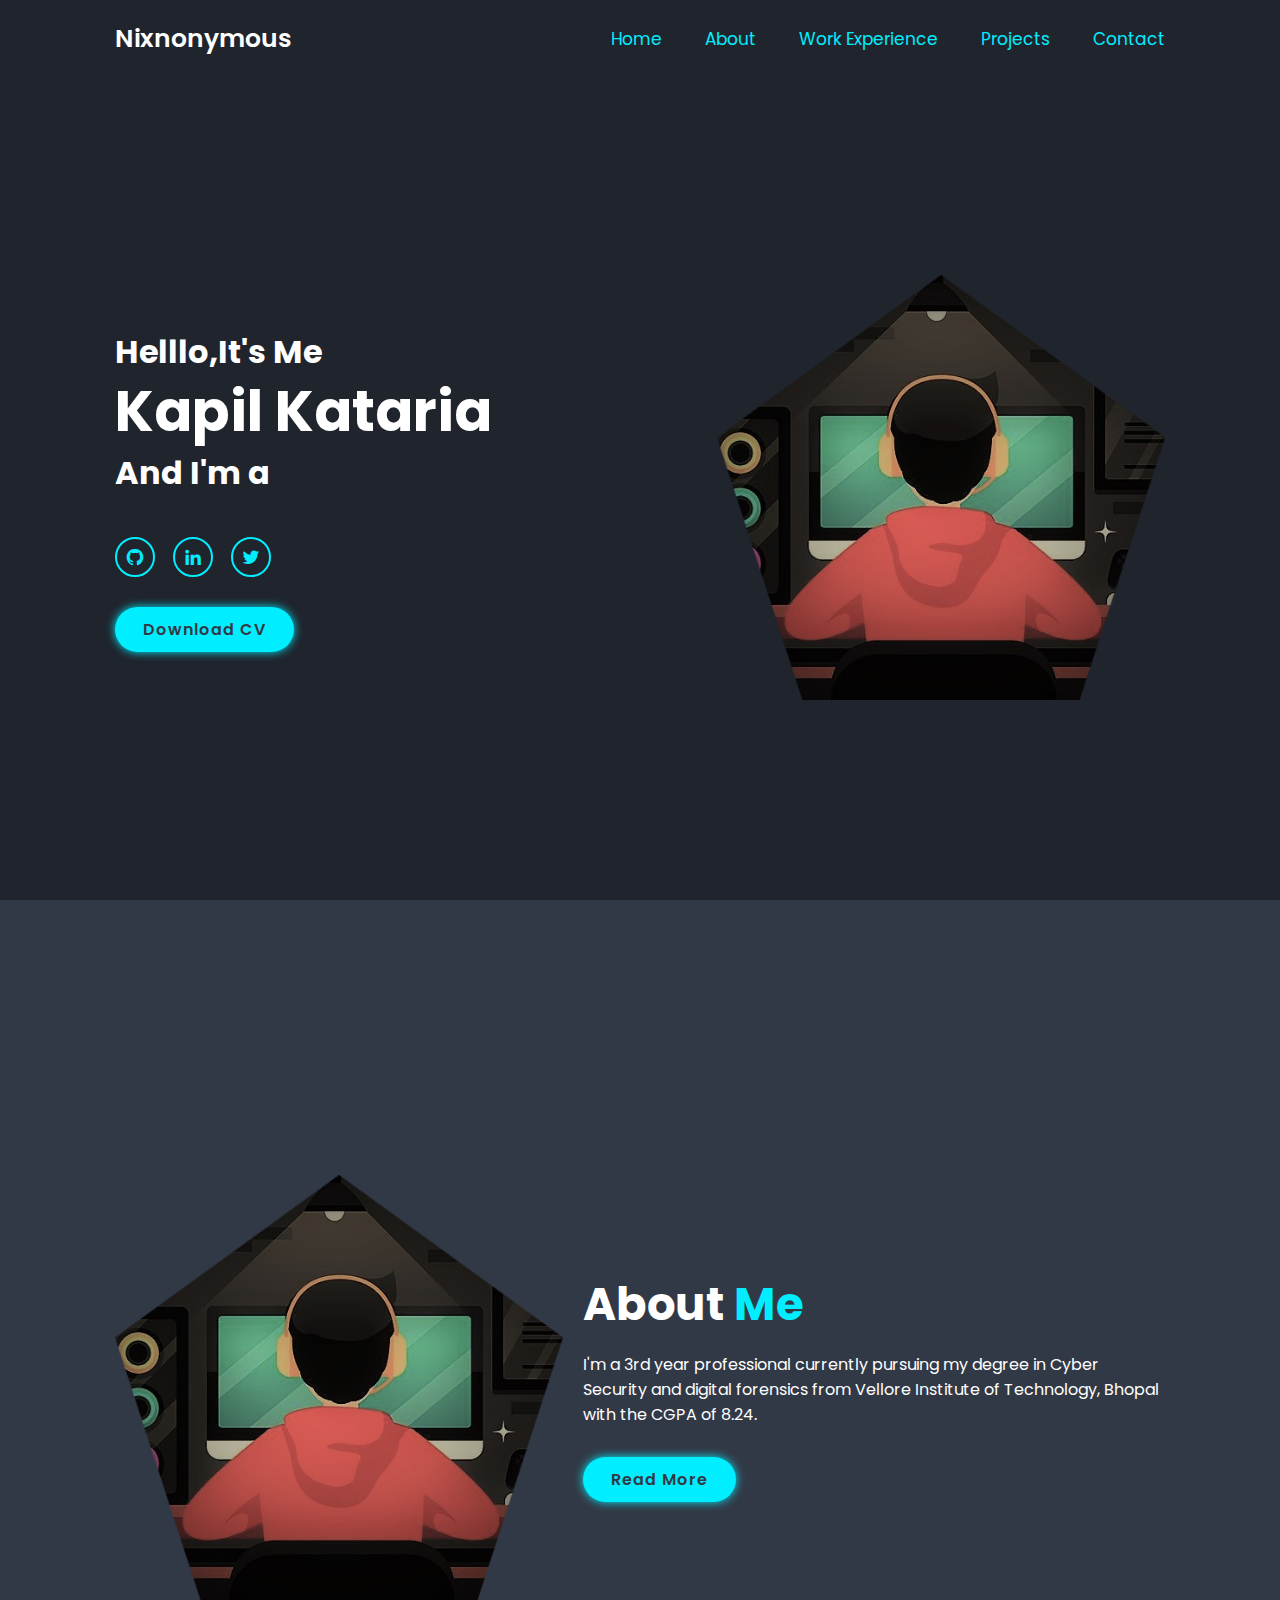
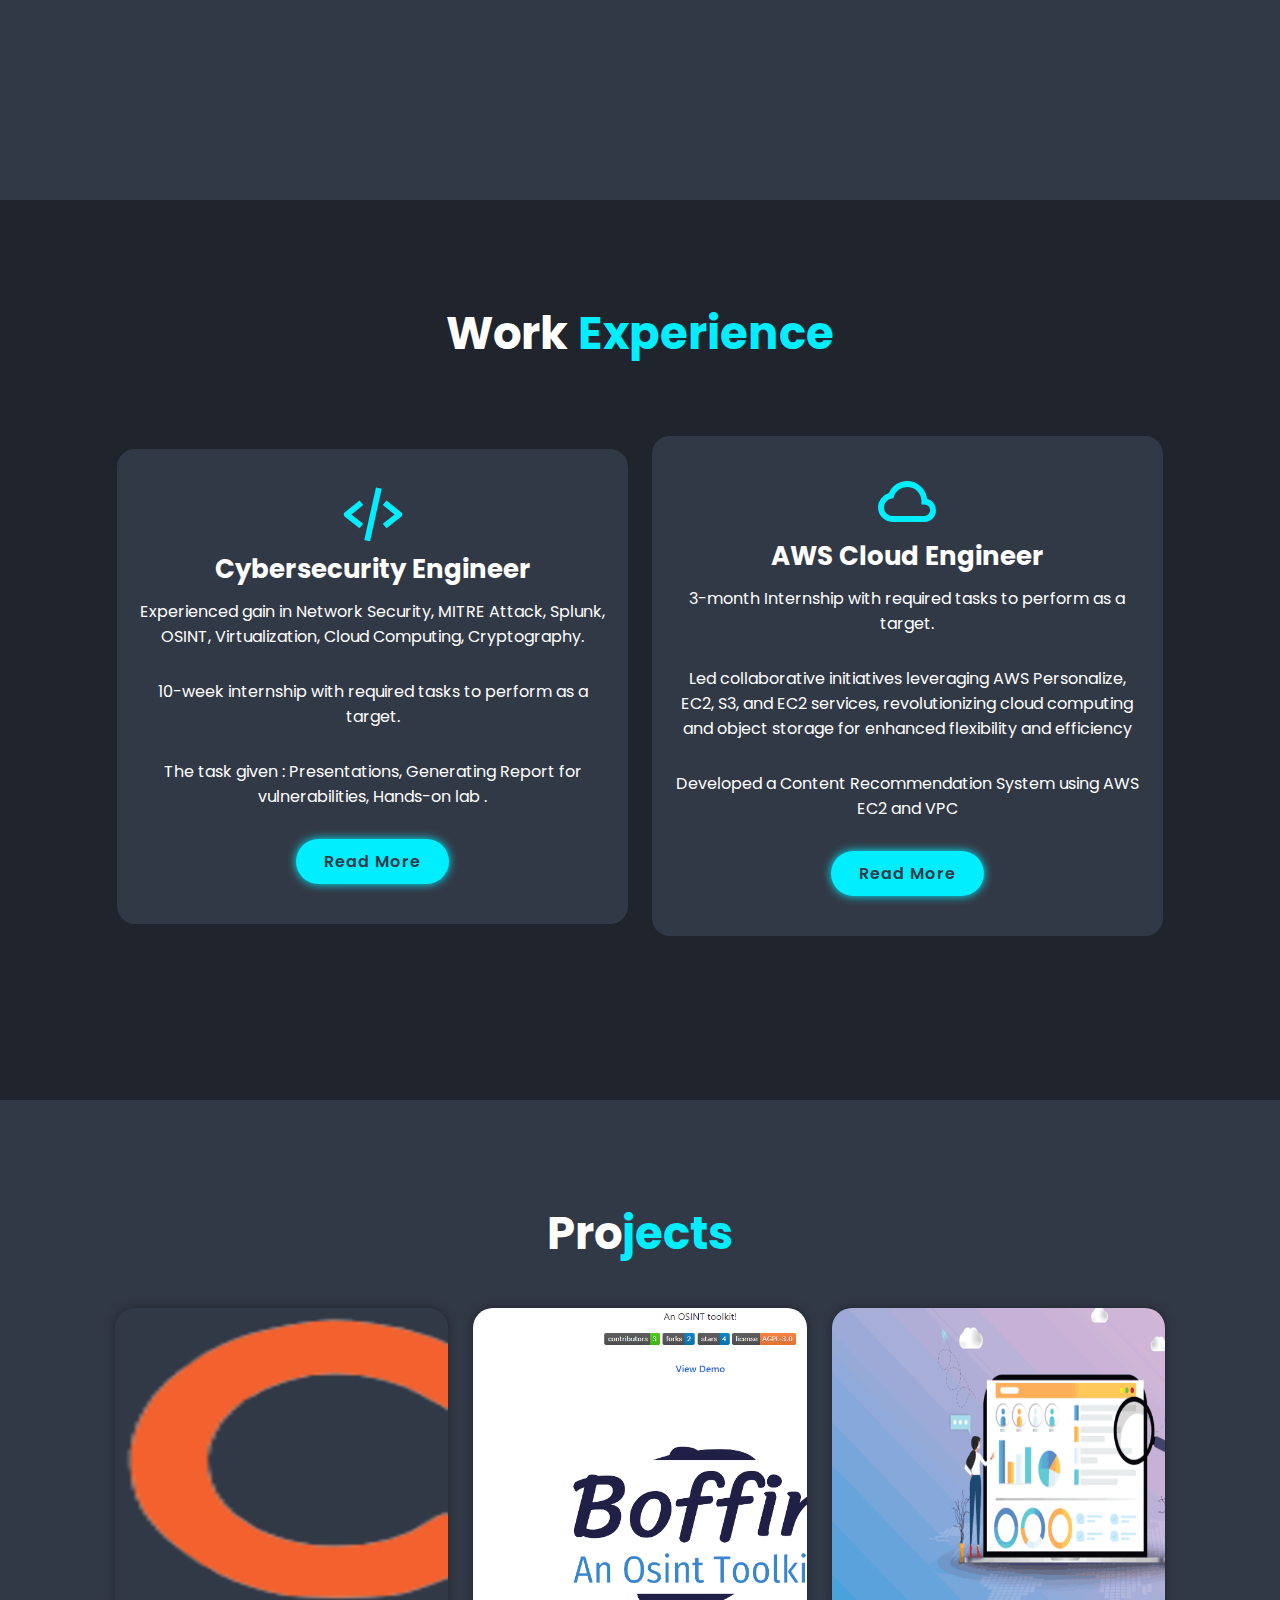
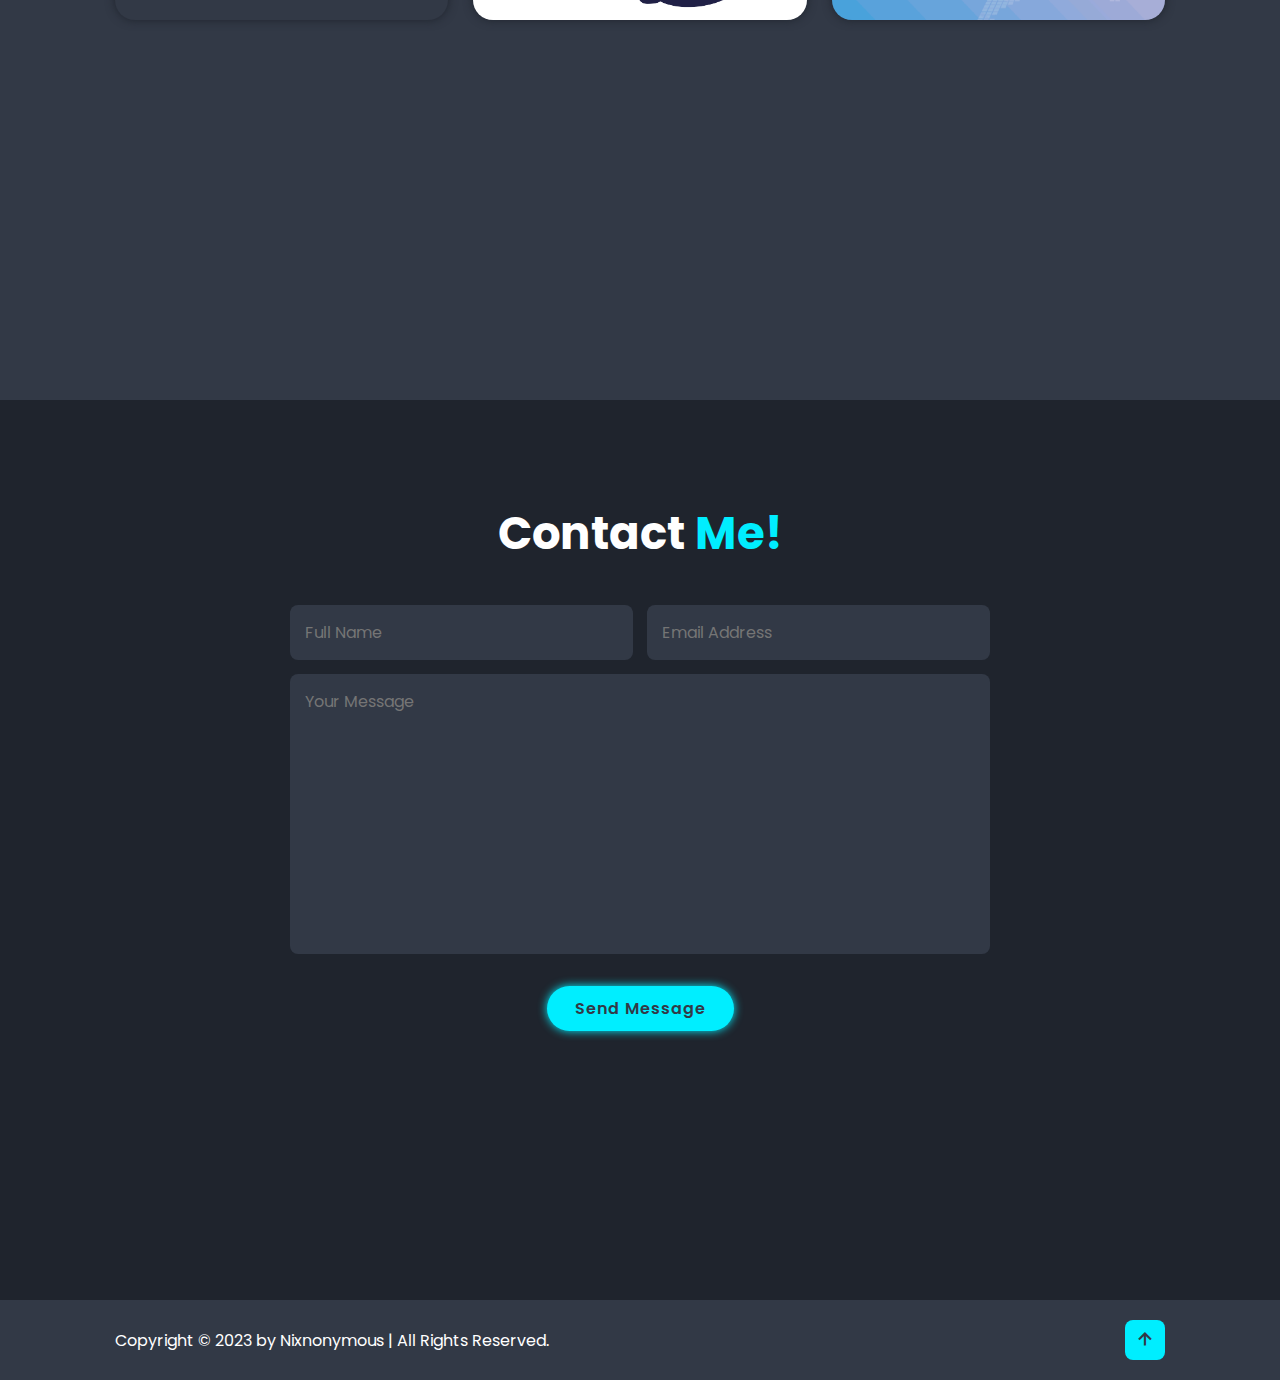
==== index.html @ f5c570c5 "Added webstite and s3 permission change" ====
<!DOCTYPE html>
<html lang="en">
<head>
    <meta charset="UTF-8">
    <meta http-equiv="X-UA-Compatible" content="IE=edge">
    <meta name="viewport" content="width=device-width, initial-scale=1.0">
    <link rel="stylesheet" href="Other files/style.css">
    <link href='https://unpkg.com/boxicons@2.1.4/css/boxicons.min.css' rel='stylesheet'>
    <title>Nixnonymous</title>
</head>
<body>
    <header class="header">
        <a href= "#" class = "logo">Nixnonymous</a>
        <i class = 'bx bx-menu' id ="menu-icon"></i>
        <!--<box-icon name='github' type='logo' ></box-icon>
        <box-icon name='linkedin' type='logo' ></box-icon>
        <box-icon name='twitter' type='logo' ></box-icon>-->
        <nav class="navbar">
            <a href="#home" class="active">Home</a>
            <a href="#about" class="active">About</a>
            <a href="#workexperience" class="active">Work Experience</a>
            <a href="#project" class="active">Projects</a>
            <a href="#contact" class="active">Contact</a>
        </nav>
    </header>

    <!--Home Design Section-->
    <section class="home" id="home">
        <div class ="home-content">
            <h3>Helllo,It's Me</h3>
            <h1>Kapil Kataria</h1>
            <h3>And I'm a <span class="multiple-text"></span></h3>
            <dev class ="social-media">
                <a href="https://github.com/KapilKataria-nix"><i class="bx bxl-github"></i></a>
                <a href="https://kapilkataria-nix.github.io/"><i class='bx bxl-linkedin'></i></a>
                <a href="#"><i class='bx bxl-twitter'></i></a>
            </dev>
            <br>
            <a href="https://drive.google.com/file/d/165e04gRkgXBtR5vYCkgvstkLfPATnWu1/view?usp=drive_link" class="btn">Download CV</a>
        </div>
        
        <div class="home-img">
            <img src="images/Pentagon comp.png" alt="">
        </div>
    </section>

    <!--About Section Design-->
    <section class="about" id="about">
        <div class="about-img">
            <img src="images/Pentagon comp.png" alt="">
        </div>
        <div class="about-content">
            <h2 class="heading">About <span>Me</span></h2>
            <p>I'm a 3rd year professional currently pursuing my degree in Cyber Security and digital forensics from Vellore Institute of Technology, Bhopal with the CGPA of 8.24.
                 </p>
            <a href="#" class="btn">Read More</a>
        </div> 
    </section>
    <!--work experience section Design-->
    <section class="workexperience" id="workexperience">
        <h2 class="heading" >Work <span>Experience</span></h2>
        <br>
        <div class="workexperience-container">
            <div class="workexperience-box">
                <i class='bx bx-code-alt'></i>
                <h3>Cybersecurity Engineer</h3>
                <p>Experienced gain in Network Security, MITRE Attack, Splunk, OSINT, Virtualization, Cloud Computing, Cryptography.
                <p>10-week internship with required tasks to perform as a target.</p>
                <p>The task given : Presentations, Generating Report for vulnerabilities, Hands-on lab .<p>

                </p>
                <a href="#" class="btn">Read More</a>
            </div>

            <div class="workexperience-box">
                <i class='bx bx-cloud' ></i>
                <h3>AWS Cloud Engineer</h3>
                <p>3-month Internship with required tasks to perform as a target.</p>
                <p>Led collaborative initiatives leveraging AWS Personalize, EC2, S3, and EC2 services, revolutionizing cloud computing and object storage for enhanced flexibility and efficiency</p>
                <p>Developed a Content Recommendation System using AWS EC2 and VPC</p>
                <a href="#" class="btn">Read More</a>
            </div>
        </div>
    </section>

    <!---Projects section-->
    <section class="project" id="project">
        <h2 class="heading">Pro<span>jects</span></h2>

        <div class="project-container">
            <div class="project-box">
                <img src="images/image-2.png" alt="">
                <div class="project-layer">
                    <h4>Commutee</h4>
                    <p>Objective is to develop an application that resolves travel budget issues faced by travelers to a place.</p>
                    <a href="https://github.com/KapilKataria-nix/Commutee" ><i class='bx bx-link-external'></i></a>
                </div>
            </div>

            <div class="project-box">
                <img src="images/image-1.png" alt="">
                <div class="project-layer">
                    <h4>Boffin</h4>
                    <p>Project was to develop an OSINT tool that mainly gathers information about a web application, person and media files.</p>
                    <a href="https://github.com/KapilKataria-nix/Boffin" ><i class='bx bx-link-external'></i></a>
                </div>
            </div>

            <div class="project-box">
                <img src="" alt="">
                <img src="images/resource-utilization-metrics.png" alt="">
                <div class="project-layer">
                    <h4>Util Max</h4>
                    <p>Design a Flask web application using the psutil library to monitor CPU and memory utilization. When usage exceeds 80%, the app displays a warning message, suggesting resource scaling for optimal system performance.</p>
                    <a href="https://github.com/KapilKataria-nix/UtilMax" ><i class='bx bx-link-external'></i></a>
                </div>
            </div>
        </div>
    </section>

    <!--Contact design section-->
    <section class="contact" id="contact">
            <h2 class="heading" >Contact <span>Me!</span></h2>
            
            <form action="#">
                <div class="input-box">
                    <input type="text" placeholder="Full Name">
                    <input type="text" placeholder="Email Address">
                </div>
                <textarea name="" id="" cols="30" rows="10" placeholder="Your Message"></textarea>
                <input type="submit" value="Send Message" class="btn">
            </form>
    </section>

    <footer class="footer">
        <div class="footer-text">
            <p>Copyright &copy; 2023 by Nixnonymous | All Rights Reserved.</p>
        </div> 
        
        <div class="footer-iconTop">
            <a href="#home"><i class='bx bx-up-arrow-alt' ></i></a>
        </div>
    </footer>

    <!--Scroll reveal-->
    <script src="https://unpkg.com/scrollreveal"></script>
    
    <!--typed.js-->
    <script src="https://unpkg.com/typed.js@2.0.15/dist/typed.umd.js"></script>

    <script src="Other files/script.js"></script>
</body>
</html>
---- Other files/style.css ----
@import url("https://fonts.googleapis.com/css2?family=Poppins:wght@300;400;500;600;700;800;900&display=swap");

* {
    margin: 0;
    padding: 0;
    box-sizing: border-box;
    text-decoration: none;
    border: none;
    outline: none;
    scroll-behavior: smooth;
    font-family: 'Poppins', sans-serif;
}

:root{
    --bg-color: #1f242d;
    --second-bg-color: #323946;
    --text-color: #fff;
    --main-color: #0ef;
}

html{
    font-size: 62.5%;
    overflow-x: hidden;
}

body{
    background: var(--bg-color);
    color: var(--text-color);
}   

section{
    min-height: 100vh;
    padding: 10rem 9% 2rem;
    color: #fff;

}

.header{
    position: fixed;
    top: 0;
    left: 0;
    width: 100%;
    padding: 2rem 9%;
    background: var(--bg-color);
    display: flex;
    justify-content: space-between;
    align-items: center;
    z-index: 100;

}

.header.sticky {
    border-bottom: .1rem solid rgba(0,0,0,.2);
}

.logo {
    font-size: 2.5rem;
    color: var(--text-color);
    font-weight: 600;
    cursor: default;
}

.navbar a {
    font-size: 1.7rem;
    color: var(--text-color);
    margin-left: 4rem;
}

.navbar a:hover,
.navbar a.active {
    color: var(--main-color);

}

#menu-icon {
    font-size: 3.6rem;
    color: var(--text-color);
    display: none;  
}

.home{
    display: flex;
    justify-content: space-between;
    align-items: center;
}

.home-content h3 { 
    font-size: 3.2rem;
    font-weight: 700;
}

.home-content h3:nth-of-type(2){
    margin-bottom: 2rem;

}

span {
    color: var(--main-color );
}

.home-content h1{
    font-size: 5.6rem;
    font-weight: 700;
    line-height: 1.3;

}

.home-img img {
    width: 35vw;
    animation: floatImage 4s ease-in-out infinite;
}

@keyframes floatImage{
    0%{
        transform: translateY(0);
    }
    50%{
        transform: translateY(-2.4rem);
    }
    100%{
        transform: translateY(0);
    }
}

.home-content p{
    font-size: 1.6rem;
}

.social-media a{
    display: inline-flex;
    justify-content: center;
    align-items: center;
    width: 4rem;
    height: 4rem;
    background: transparent;
    border: .2rem solid var(--main-color);
    border-radius: 50%;
    font-size: 2rem;
    color: var(--main-color);
    margin: 2rem 1.5rem 3rem 0;
    transition: .5s ease;
}

.social-media a:hover{
    background: var(--main-color);
    color: var(--second-bg-color);
    box-shadow: 0 0 1rem var(--main-color);
}

.btn{
    display: inline-block;
    padding: 1rem 2.8rem;
    background: var(--main-color);
    border-radius: 3rem;
    box-shadow: 0 0 1rem var(--main-color);
    font-size: 1.6rem;
    color: var(--second-bg-color);
    letter-spacing: .1rem;
    font-weight: 600;
    transition: .5s ease;
}

.btn:hover{
    box-shadow: none;
}

.about {
    display: flex;
    justify-content: center;
    align-items: center;
    gap: 2rem;
    background: var(--second-bg-color);
}

.about-img img {
    width: 35vw;
}

.heading {
    text-align: center;
    font-size: 4.5rem;
}

.about-content h2 {
    text-align: left;
    line-height: 1.2;
}

.about-content h3 {
    font-size: 2.6rem;
}

.about-content p {
    font-size: 1.6rem;
    margin: 2rem 0 3rem;
}

.workexperience h2{
    margin-bottom: 5rem;
}

.workexperience-container {
    display: flex;
    justify-content: center;
    align-items: center;
    flex-wrap: wrap;
    gap: 2rem;
}

.workexperience-container .workexperience-box{
    flex: 1 1 30rem;
    background: var(--second-bg-color);
    padding: 3rem 2rem 4rem;
    border-radius: 2rem;
    text-align: center;
    border: .2rem solid var(--bg-color);
    transition: .5s ease;
}

.workexperience-container .workexperience-box:hover{
    border-color: var(--main-color);
    transform: scale(1.02);
}

.workexperience-box i{
    font-size: 7rem;
    color: var(--main-color);
}

.workexperience-box h3{
    font-size: 2.6rem;
}

.workexperience-box p{
    font-size: 1.6rem;
    margin: 1rem 0 3rem;
}

.project {
    background: var(--second-bg-color);
}

.project h2{
    margin-bottom: 4rem;
}

.project-container{
    display: grid;
    grid-template-columns: repeat(3,1fr);
    align-items: center;
    gap: 2.5rem;
}

.project-container .project-box{
    position: relative;
    border-radius: 2rem;
    box-shadow: 0 0 1rem var(--bg-color);
    overflow: hidden;
    display: flex;
}

.project-box img { 
    width: 140%;
    transition: .5s ease;
}

.project-box:hover img{
    transform: scale(1.1);
}

.project-box .project-layer {
    position: absolute;
    bottom: 0;
    left: 0;
    width: 100%;
    height: 100%;
    background: linear-gradient(rgba(0,0,0,.1), var(--main-color));
    display: flex;
    justify-content: center;
    align-items: center;
    flex-direction: column;
    text-align: center;
    padding: 0 4rem;
    transform: translateY(100%);
    transition: .5s ease;
}

.project-box:hover .project-layer {
    transform: translateY(0%);
}

.project-layer h4{
    font-size: 3rem;
}

.project-layer p{
    font-size: 1.6rem;
    margin: .3rem 0 1rem;
}

.project-layer a{
    display: inline-flex;
    justify-content: center;
    align-items: center;
    width: 5rem;
    height: 5rem;
    background: var(--text-color);
    border-radius: 50%;
} 

.contact h2 {
    margin-bottom: 3rem;
}

.contact form { 
    max-width: 70rem;
    margin: 1rem auto;
    text-align: center;
    margin-bottom: 3rem;
}

.contact form .input-box{
    display: flex;
    justify-content: space-between;
    flex-wrap: wrap;
}

.contact form .input-box input,
.contact form textarea{
    width: 100%;
    padding: 1.5rem;
    font-size: 1.6rem;
    color: var(--text-color);
    background: var(--second-bg-color);
    border-radius: .8rem;
    margin: .7rem 0;
}

.contact form .input-box input{
    width: 49%;
}

.contact form textarea{
    resize: none;
}

.contact form .btn{
    margin-top: 2rem;
    cursor: pointer;
}

.footer{
    display: flex;
    justify-content: space-between;
    align-items: center;
    flex-wrap: wrap;
    padding: 2rem 9%;
    background: var(--second-bg-color);
}

.footer-text p {
    font-size: 1.6rem;
}

.footer-iconTop a {
    display: inline-flex;
    justify-content: center;
    align-items: center;
    padding: .8rem;
    background: var(--main-color);
    border-radius: .8rem;
    transition: .5s ease;
}

.footer-iconTop a:hover{
    box-shadow: 0 0 1rem var(--main-color);
}

.footer-iconTop a i {
    font-size: 2.4rem;
    color: var(--second-bg-color);
}

/*BREAKPOINTS*/
@media (max-width: 1200px){
    html{
        font-size: 55%;
    }
}

@media (max-width: 991px){
    .header {
        padding: 2rem 3%;
    }

    section {
        padding: 10rem 3% 2rem;
    }

    .workexperience {
        padding-bottom: 7rem;
    }

    .project {
        padding-bottom: 7rem;
    }

    .contact {
        min-height: auto;
    }

    .footer {
        padding: 2rem 3%; 
    }
}

@media (max-width: 768px){
    #menu-icon {
        display: block;
    }

    .navbar {
        position: absolute;
        top: 100%;
        left: 0;
        width: 100%;
        padding: 1rem 3%;
        background: var(--bg-color);
        border-top: .1rem solid rgba(0,0,0,.2);
        box-shadow: 0 .5rem 1rem rgba(0,0,0,.2);
        display: none;
    }

    .navbar.active {
        display: block;
    }

    .navbar a{
        display: block;
        font-size: 2rem;
        margin: 3rem 0;

    }

    .home {
        flex-direction: column;
    }

    .home-content h3 {
        font-size: 2.6rem;
    }

    .home-content h1 {
        font-size: 5rem;
    }

    .home-img img {
        width: 70vw;
        margin-top: 4rem;
    }

    .about {
        flex-direction: column-reverse;
    }

    .about-img {
        width: 70vw;
        margin-top: 4rem;
    }


    .workexperience h2{
        margin-bottom: 3rem;
    }

    .project h2 {
        margin-bottom: 3rem;
    }

    .project-container {
        grid-template-columns: repeat(2,1fr);
    }

}

@media (max-width: 617px){
    .project-container{
        grid-template-columns: 1fr;
    }
}

@media (max-width: 450px){
    html{
        font-size: 50%;
    }

    .contact form .input-box input{
        width: 100%;
    }
}

@media (max-width: 365px){
    .home-img img {
        width: 90vw;
    }

    .about-img img{
        width: 90vw;
    }

    .footer{
        flex-direction: column-reverse;
    }

    .footer p{
        text-align: center;
        margin-top: 2rem;
    }
}
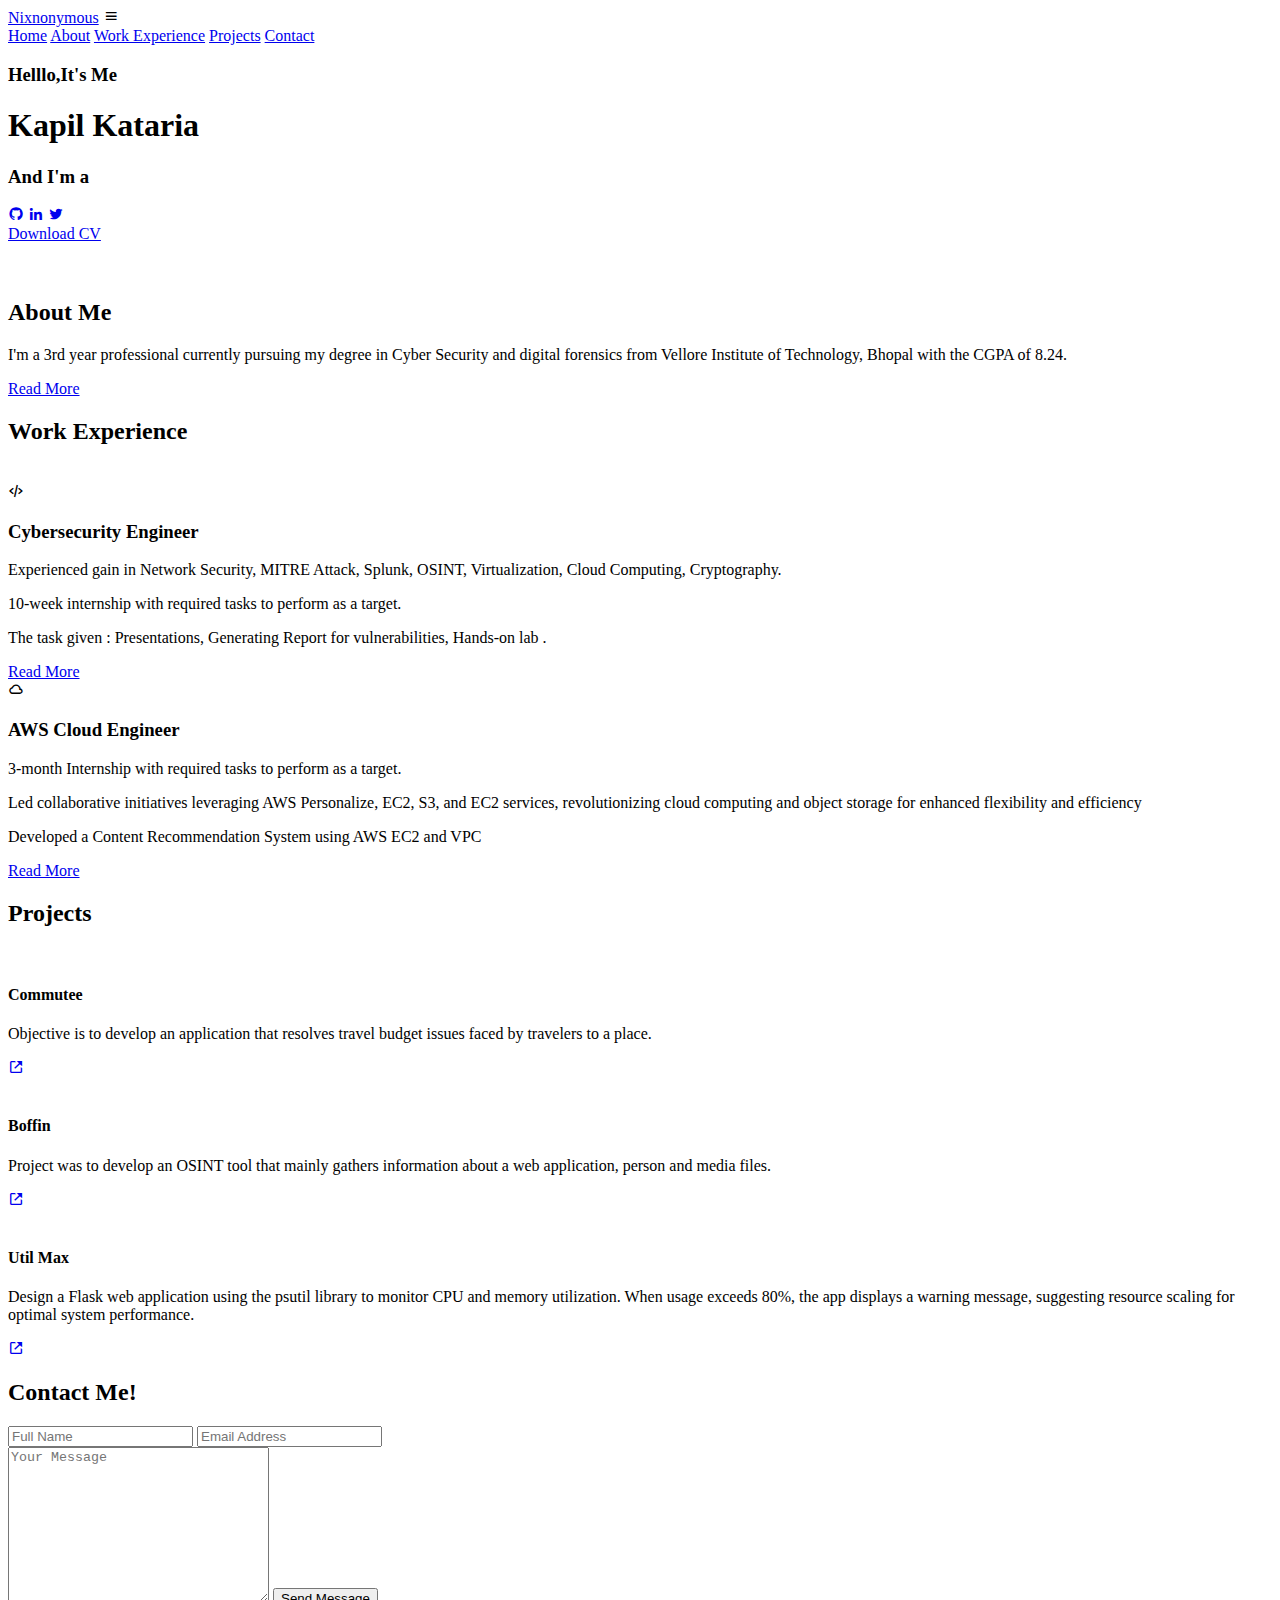
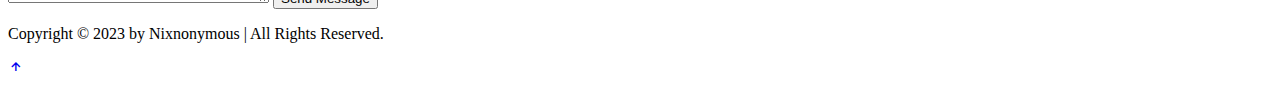
==== commit d0ef1765: "done final edit" ====
--- a/index.html
+++ b/index.html
@@ -4,7 +4,7 @@
     <meta charset="UTF-8">
     <meta http-equiv="X-UA-Compatible" content="IE=edge">
     <meta name="viewport" content="width=device-width, initial-scale=1.0">
-    <link rel="stylesheet" href="Other files/style.css">
+    <link rel="stylesheet" href="https://bucket-terraform-nix.s3.ap-south-1.amazonaws.com/style.css">
     <link href='https://unpkg.com/boxicons@2.1.4/css/boxicons.min.css' rel='stylesheet'>
     <title>Nixnonymous</title>
 </head>
@@ -40,14 +40,14 @@
         </div>
         
         <div class="home-img">
-            <img src="images/Pentagon comp.png" alt="">
+            <img src="https://bucket-terraform-nix.s3.ap-south-1.amazonaws.com/Pentagon+comp.png" alt="">
         </div>
     </section>
 
     <!--About Section Design-->
     <section class="about" id="about">
         <div class="about-img">
-            <img src="images/Pentagon comp.png" alt="">
+            <img src="https://bucket-terraform-nix.s3.ap-south-1.amazonaws.com/Pentagon+comp.png" alt="">
         </div>
         <div class="about-content">
             <h2 class="heading">About <span>Me</span></h2>
@@ -89,7 +89,7 @@
 
         <div class="project-container">
             <div class="project-box">
-                <img src="images/image-2.png" alt="">
+                <img src="https://bucket-terraform-nix.s3.ap-south-1.amazonaws.com/image-2.png" alt="">
                 <div class="project-layer">
                     <h4>Commutee</h4>
                     <p>Objective is to develop an application that resolves travel budget issues faced by travelers to a place.</p>
@@ -98,7 +98,7 @@
             </div>
 
             <div class="project-box">
-                <img src="images/image-1.png" alt="">
+                <img src="https://bucket-terraform-nix.s3.ap-south-1.amazonaws.com/image-1.png" alt="">
                 <div class="project-layer">
                     <h4>Boffin</h4>
                     <p>Project was to develop an OSINT tool that mainly gathers information about a web application, person and media files.</p>
@@ -108,7 +108,7 @@
 
             <div class="project-box">
                 <img src="" alt="">
-                <img src="images/resource-utilization-metrics.png" alt="">
+                <img src="https://bucket-terraform-nix.s3.ap-south-1.amazonaws.com/Pentagon+comp.png" alt="">
                 <div class="project-layer">
                     <h4>Util Max</h4>
                     <p>Design a Flask web application using the psutil library to monitor CPU and memory utilization. When usage exceeds 80%, the app displays a warning message, suggesting resource scaling for optimal system performance.</p>
@@ -148,6 +148,6 @@
     <!--typed.js-->
     <script src="https://unpkg.com/typed.js@2.0.15/dist/typed.umd.js"></script>
 
-    <script src="Other files/script.js"></script>
+    <script src="https://bucket-terraform-nix.s3.ap-south-1.amazonaws.com/script.js"></script>
 </body>
 </html>
